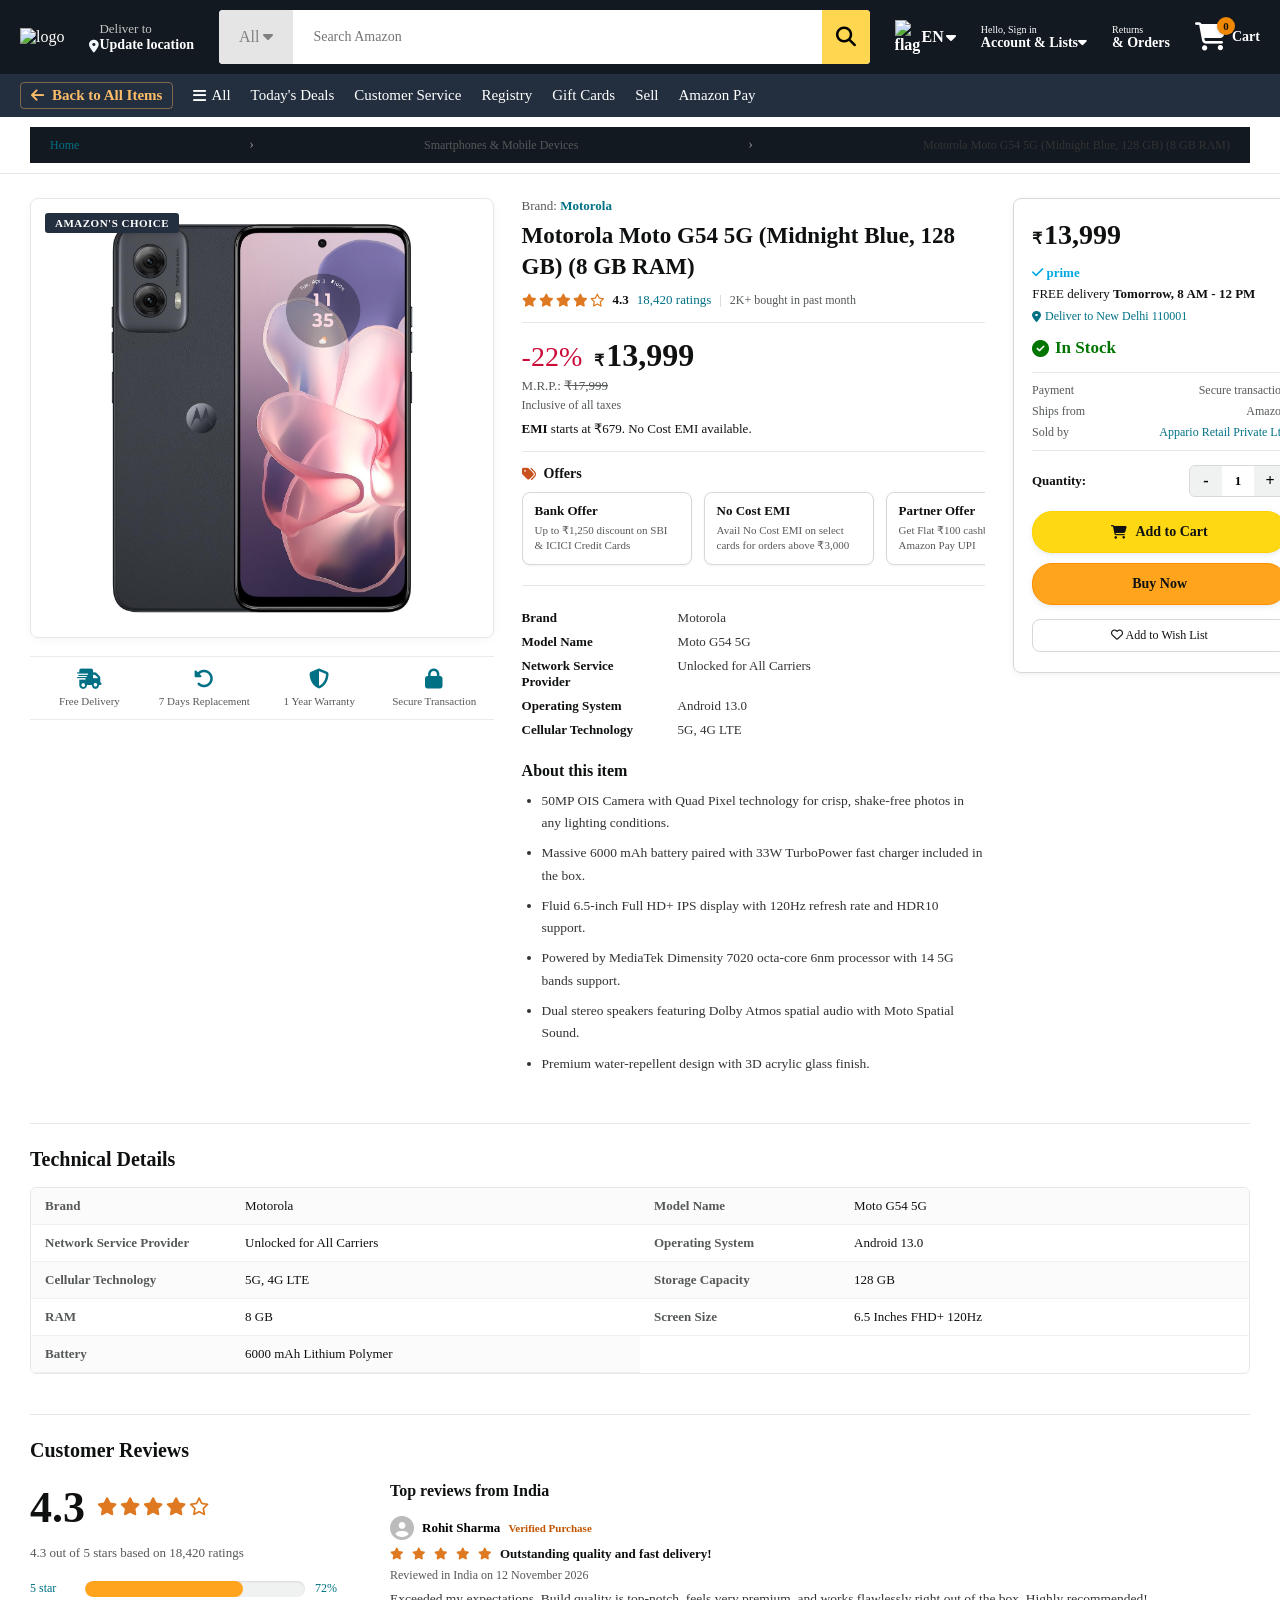
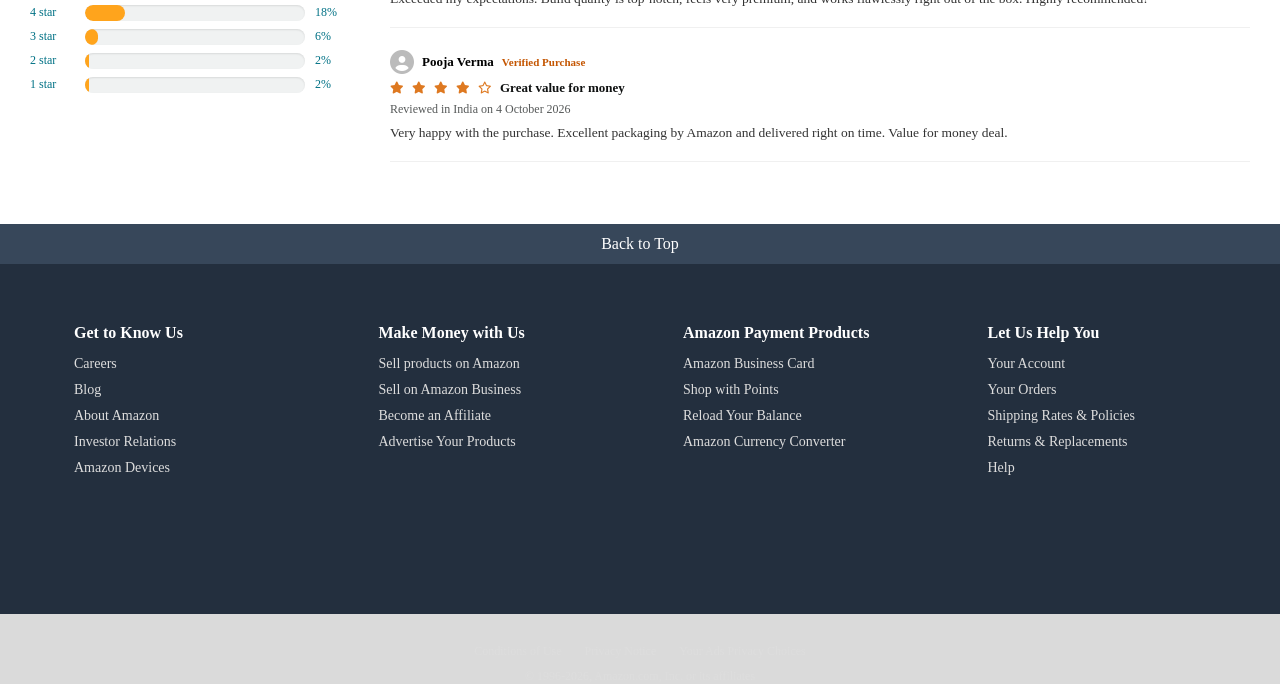
==== product-details.html @ 621193bb "Add Product details Page" ====
<!DOCTYPE html>
<html lang="en">
<head>
  <meta charset="UTF-8" />
  <meta name="viewport" content="width=device-width, initial-scale=1.0" />
  <title>Product Details - Amazon</title>
  <link rel="stylesheet" href="clone.css" />
  <link rel="stylesheet" href="product-details.css" />
  <link
    rel="stylesheet"
    href="https://cdnjs.cloudflare.com/ajax/libs/font-awesome/6.5.0/css/all.min.css"
  />
</head>
<body>
  <!-- Navigation Bar -->
  <nav>
    <a href="clone.html" title="Amazon Home">
      <img
        src="https://www.shutterstock.com/image-vector/amazon-logo-editorial-icon-isolated-600nw-2333488123.jpg"
        style="height: auto"
        width="100"
        alt="logo"
      />
    </a>

    <div class="nav-location">
      <i class="fa-solid fa-location-dot" style="color: aliceblue"></i>
      <div>
        <p>Deliver to</p>
        <h1>Update location</h1>
      </div>
    </div>

    <div class="nav-search">
      <div class="nav-category">
        <p>All <i class="fa-solid fa-caret-down"></i></p>
      </div>
      <input
        type="text"
        class="input"
        placeholder="Search Amazon"
        autocomplete="off"
      />
      <i class="fa-solid fa-magnifying-glass nav-search-icon"></i>
    </div>

    <div class="nav-lang">
      <img
        src="https://encrypted-tbn0.gstatic.com/images?q=tbn:ANd9GcRT_YyCuo6I2MX671acpoIAsXUvdReaugX5Uw&s"
        width="25px"
        alt="flag"
      />
      <p>EN</p>
      <i class="fa-solid fa-caret-down"></i>
    </div>
    <div class="nav-text">
      <p>Hello, Sign in</p>
      <h1>Account & Lists<i class="fa-solid fa-caret-down" width="8px"></i></h1>
    </div>
    <div class="nav-text">
      <p>Returns</p>
      <h1>& Orders</h1>
    </div>
    <div class="nav-cart" id="nav-cart-btn" onclick="location.href='clone.html'">
      <div class="cart-icon-wrapper">
        <i class="fa-solid fa-cart-shopping"></i>
        <span class="cart-count" id="cart-count">0</span>
      </div>
      <p>Cart</p>
    </div>
  </nav>

  <!-- Sub Navigation Bar -->
  <div class="nav-bottom">
    <a href="clone.html" class="back-link">
      <i class="fa-solid fa-arrow-left"></i> Back to All Items
    </a>
    <div>
      <i class="fa-solid fa-bars" width="25px"></i>
      <p>All</p>
    </div>
    <p>Today's Deals</p>
    <p>Customer Service</p>
    <p>Registry</p>
    <p>Gift Cards</p>
    <p>Sell</p>
    <p>Amazon Pay</p>
  </div>

  <!-- Breadcrumbs -->
  <div class="breadcrumbs-container">
    <nav class="breadcrumbs" id="breadcrumbs">
      <a href="clone.html">Home</a>
      <span class="bc-sep">&rsaquo;</span>
      <span id="bc-cat">Electronics</span>
      <span class="bc-sep">&rsaquo;</span>
      <span id="bc-title" class="bc-current">Product Title</span>
    </nav>
  </div>

  <!-- Main Product Detail Page Container -->
  <main class="product-page-main">
    <div class="product-detail-grid">

      <!-- Column 1: Image Gallery -->
      <section class="gallery-column">
        <div class="sticky-gallery">
          <div class="main-image-wrap">
            <span class="detail-badge" id="detail-badge">Amazon's Choice</span>
            <img id="detail-image" src="" alt="Product image" />
          </div>

          <div class="gallery-perks">
            <div class="perk-box">
              <i class="fa-solid fa-truck-fast"></i>
              <span>Free Delivery</span>
            </div>
            <div class="perk-box">
              <i class="fa-solid fa-rotate-left"></i>
              <span>7 Days Replacement</span>
            </div>
            <div class="perk-box">
              <i class="fa-solid fa-shield-halved"></i>
              <span>1 Year Warranty</span>
            </div>
            <div class="perk-box">
              <i class="fa-solid fa-lock"></i>
              <span>Secure Transaction</span>
            </div>
          </div>
        </div>
      </section>

      <!-- Column 2: Center Details -->
      <section class="center-details-column">
        <div class="brand-link" id="detail-brand-wrap">
          Brand: <a href="javascript:void(0)" id="detail-brand">Brand Name</a>
        </div>
        <h1 class="detail-title" id="detail-title">Product Name</h1>

        <div class="detail-rating-row">
          <div class="stars" id="detail-stars"></div>
          <span class="rating-val" id="detail-rating-val">4.5</span>
          <a href="#reviews-section" class="rating-count-link" id="detail-rating-count">1,200 ratings</a>
          <span class="pipe">|</span>
          <span class="bought-count" id="detail-bought">1K+ bought in past month</span>
        </div>

        <hr class="detail-hr" />

        <!-- Price Section -->
        <div class="detail-price-box">
          <div class="discount-wrap">
            <span class="discount-tag" id="detail-discount">-25%</span>
            <div class="price-wrap">
              <span class="currency">₹</span>
              <span class="price-num" id="detail-price">14,999</span>
            </div>
          </div>
          <div class="mrp-row">
            M.R.P.: <del id="detail-mrp">₹19,999</del>
          </div>
          <div class="tax-note">Inclusive of all taxes</div>
          <div class="emi-note"><strong>EMI</strong> starts at ₹679. No Cost EMI available.</div>
        </div>

        <hr class="detail-hr" />

        <!-- Special Offers Cards -->
        <div class="offers-section">
          <div class="offers-header">
            <i class="fa-solid fa-tags"></i>
            <span>Offers</span>
          </div>
          <div class="offers-cards-list" id="offers-list">
            <!-- Injected dynamically -->
          </div>
        </div>

        <hr class="detail-hr" />

        <!-- Quick Specs Table -->
        <div class="specs-preview-table" id="specs-preview">
          <!-- Injected dynamically -->
        </div>

        <!-- About this item -->
        <div class="about-item-section">
          <h3>About this item</h3>
          <ul class="features-list" id="detail-features">
            <!-- Injected dynamically -->
          </ul>
        </div>
      </section>

      <!-- Column 3: Buy Box / Checkout Box -->
      <aside class="buybox-column">
        <div class="buybox-card">
          <div class="buybox-price">
            <span class="currency">₹</span>
            <span class="price-num" id="buybox-price">14,999</span>
          </div>

          <div class="delivery-info">
            <a href="javascript:void(0)" class="prime-text"><i class="fa-solid fa-check"></i> prime</a>
            <p class="delivery-date">FREE delivery <strong id="buybox-delivery">Tomorrow, 8 AM - 12 PM</strong></p>
            <p class="location-pin"><i class="fa-solid fa-location-dot"></i> Deliver to New Delhi 110001</p>
          </div>

          <div class="stock-status in-stock" id="buybox-stock">
            <i class="fa-solid fa-circle-check"></i> In Stock
          </div>

          <div class="seller-meta">
            <div class="meta-row"><span>Payment</span> <span>Secure transaction</span></div>
            <div class="meta-row"><span>Ships from</span> <span>Amazon</span></div>
            <div class="meta-row"><span>Sold by</span> <span class="seller-name">Appario Retail Private Ltd</span></div>
          </div>

          <!-- Quantity Selection -->
          <div class="buybox-qty">
            <label for="buybox-qty-select">Quantity:</label>
            <div class="qty-stepper">
              <button type="button" class="stepper-btn" id="qty-minus-btn">-</button>
              <span id="qty-display">1</span>
              <button type="button" class="stepper-btn" id="qty-plus-btn">+</button>
            </div>
          </div>

          <!-- Action Buttons -->
          <div class="buybox-buttons">
            <button class="btn-add-cart" id="btn-add-cart">
              <i class="fa-solid fa-cart-shopping"></i> Add to Cart
            </button>
            <button class="btn-buy-now" id="btn-buy-now">
              Buy Now
            </button>
          </div>

          <div class="wishlist-btn">
            <button type="button" id="btn-wishlist">
              <i class="fa-regular fa-heart"></i> Add to Wish List
            </button>
          </div>

          <div id="cart-alert" class="cart-alert">
            <i class="fa-solid fa-circle-check"></i> Added <span id="alert-qty">1</span> item(s) to Cart!
          </div>
        </div>
      </aside>

    </div>

    <!-- Technical Details Section -->
    <section class="technical-details-section">
      <h2>Technical Details</h2>
      <div class="tech-specs-grid" id="tech-specs-table">
        <!-- Injected dynamically -->
      </div>
    </section>

    <!-- Customer Reviews Section -->
    <section class="reviews-section" id="reviews-section">
      <h2>Customer Reviews</h2>
      <div class="reviews-layout">
        <div class="reviews-summary-card">
          <div class="big-rating">
            <span class="rating-number" id="review-rating-num">4.5</span>
            <div class="stars" id="review-stars"></div>
          </div>
          <div class="ratings-subtext" id="review-ratings-sub">4.5 out of 5 stars based on 1,200 global ratings</div>

          <div class="rating-bars">
            <div class="bar-row">
              <span>5 star</span>
              <div class="progress-bar"><div class="fill" style="width: 72%"></div></div>
              <span>72%</span>
            </div>
            <div class="bar-row">
              <span>4 star</span>
              <div class="progress-bar"><div class="fill" style="width: 18%"></div></div>
              <span>18%</span>
            </div>
            <div class="bar-row">
              <span>3 star</span>
              <div class="progress-bar"><div class="fill" style="width: 6%"></div></div>
              <span>6%</span>
            </div>
            <div class="bar-row">
              <span>2 star</span>
              <div class="progress-bar"><div class="fill" style="width: 2%"></div></div>
              <span>2%</span>
            </div>
            <div class="bar-row">
              <span>1 star</span>
              <div class="progress-bar"><div class="fill" style="width: 2%"></div></div>
              <span>2%</span>
            </div>
          </div>
        </div>

        <div class="customer-reviews-feed">
          <h3>Top reviews from India</h3>
          <div class="review-item">
            <div class="reviewer">
              <i class="fa-solid fa-circle-user reviewer-icon"></i>
              <strong>Rohit Sharma</strong>
              <span class="verified">Verified Purchase</span>
            </div>
            <div class="review-stars-row">
              <i class="fa-solid fa-star"></i><i class="fa-solid fa-star"></i><i class="fa-solid fa-star"></i><i class="fa-solid fa-star"></i><i class="fa-solid fa-star"></i>
              <strong>Outstanding quality and fast delivery!</strong>
            </div>
            <div class="review-date">Reviewed in India on 12 November 2026</div>
            <p class="review-body">
              Exceeded my expectations. Build quality is top-notch, feels very premium, and works flawlessly right out of the box. Highly recommended!
            </p>
          </div>

          <div class="review-item">
            <div class="reviewer">
              <i class="fa-solid fa-circle-user reviewer-icon"></i>
              <strong>Pooja Verma</strong>
              <span class="verified">Verified Purchase</span>
            </div>
            <div class="review-stars-row">
              <i class="fa-solid fa-star"></i><i class="fa-solid fa-star"></i><i class="fa-solid fa-star"></i><i class="fa-solid fa-star"></i><i class="fa-regular fa-star"></i>
              <strong>Great value for money</strong>
            </div>
            <div class="review-date">Reviewed in India on 4 October 2026</div>
            <p class="review-body">
              Very happy with the purchase. Excellent packaging by Amazon and delivered right on time. Value for money deal.
            </p>
          </div>
        </div>
      </div>
    </section>
  </main>

  <!-- Footer -->
  <footer>
    <div class="bottom" onclick="window.scrollTo({top: 0, behavior: 'smooth'})">Back to Top</div>
    <div class="bottom-content">
      <div class="content">
        <div class="heading">Get to Know Us</div>
        <ul>
          <li>Careers</li>
          <li>Blog</li>
          <li>About Amazon</li>
          <li>Investor Relations</li>
          <li>Amazon Devices</li>
        </ul>
      </div>

      <div class="content">
        <div class="heading">Make Money with Us</div>
        <ul>
          <li>Sell products on Amazon</li>
          <li>Sell on Amazon Business</li>
          <li>Become an Affiliate</li>
          <li>Advertise Your Products</li>
        </ul>
      </div>

      <div class="content">
        <div class="heading">Amazon Payment Products</div>
        <ul>
          <li>Amazon Business Card</li>
          <li>Shop with Points</li>
          <li>Reload Your Balance</li>
          <li>Amazon Currency Converter</li>
        </ul>
      </div>

      <div class="content">
        <div class="heading">Let Us Help You</div>
        <ul>
          <li>Your Account</li>
          <li>Your Orders</li>
          <li>Shipping Rates & Policies</li>
          <li>Returns & Replacements</li>
          <li>Help</li>
        </ul>
      </div>
    </div>

    <div class="footer-copyright">
      <a href="#">Conditions of Use</a>
      <a href="#">Privacy Notice</a>
      <a href="#">Your Ads Privacy Choices</a>
      <p>© 1996-2026, Amazon.com, Inc. or its affiliates</p>
    </div>
  </footer>

  <!-- Scripts -->
  <script src="products-data.js"></script>
  <script src="product-details.js"></script>
</body>
</html>
---- clone.css ----
* {
  padding: 0;
  margin: 0;
  box-sizing: border-box;
  font-family: "poppins";
}

body {
  background: #dadada;
}

a {
  text-decoration: none;
  color: inherit;
}

nav {
  display: flex;
  align-items: center;
  justify-content: space-between;
  background: #131921;
  padding: 10px 20px;
  color: white;
  flex-wrap: wrap;
  gap: 10px;
}

.nav-location {
  display: flex;
  align-items: flex-end;
  margin-left: 15px;
  font-size: 13px;
  color: #c4c4c4;
}

.nav-location h1 {
  color: white;
  font-size: 14px;
}

.nav-search {
  flex: 1;
  display: flex;
  align-items: stretch;
  background: white;
  color: grey;
  max-width: 1000px;
  border-radius: 4px;
  margin-left: 15px;
  min-width: 180px;
}

.nav-category {
  display: flex;
  align-items: center;
  padding: 10px 20px;
  gap: 5px;
  background: #e5e5e5;
  border-radius: 4px 0 0 4px;
  cursor: pointer;
  white-space: nowrap;
}

.nav-category:hover {
  background: #d0d0d0;
}

.input {
  border: none;
  outline: none;
  padding-left: 20px;
  width: 100%;
  font-size: 14px;
}

.nav-search-icon {
  padding: 17px 14px;
  background: #ffd64f;
  border-radius: 0 4px 4px 0;
  cursor: pointer;
  font-size: 20px;
  color: #000;
  display: flex;
  align-items: center;
}

.nav-search-icon:hover {
  background: #f3a847;
}

.nav-lang {
  display: flex;
  align-items: center;
  gap: 2px;
  font-weight: 600;
  margin-left: 15px;
}

.nav-text {
  margin-left: 15px;
}

.nav-text p {
  font-size: 10px;
}

.nav-text h1 {
  font-size: 14px;
}

.nav-cart {
  display: flex;
  align-items: center;
  gap: 5px;
  margin-left: 15px;
  cursor: pointer;
  font-size: 14px;
  font-weight: 600;
}

.cart-icon-wrapper {
  position: relative;
}

.cart-icon-wrapper i {
  font-size: 28px;
}

.nav-cart:hover {
  outline: 1px solid white;
  border-radius: 2px;
}

.nav-bottom {
  display: flex;
  align-items: center;
  gap: 20px;
  padding: 8px 20px;
  background: #232f3e;
  color: white;
  font-size: 15px;
  overflow-x: auto;
  white-space: nowrap;
}

.nav-bottom::-webkit-scrollbar {
  display: none;
}

.nav-bottom div {
  display: flex;
  align-items: center;
  gap: 5px;
  font-weight: 500;
}

.header-slider {
  position: relative;
  overflow: hidden;
}

.header-slider ul {
  display: flex;
  overflow-y: hidden;
  overflow-x: hidden;
}

.header-image {
  max-width: 100%;
  width: 100%;
  height: 600px;
  object-fit: cover;
  mask-image: linear-gradient(to bottom, #000000 70%, transparent 100%);
}

.header-slider a {
  position: absolute;
  top: 20%;
  z-index: 1;
  padding: 5vh 1vw;
  background: #ffffff4f;
  color: #0000007b;
  text-decoration: none;
  font-weight: 600;
  font-size: 18px;
  cursor: pointer;
}

.control-next {
  right: 0;
}

.msg-banner {
  background-color: #f5f6f6;
  color: #0f1111;
  font-size: 16px;
  text-align: center;
  padding: 12px;
  margin: 0 30px 20px 30px;
  position: relative;
  z-index: 10;
  margin-top: -25vw;
}

.msg-banner p a {
  color: #007185;
  text-decoration: none;
}

.msg-banner p a:hover {
  text-decoration: underline;
}

.box-row {
  display: flex;
  flex-wrap: wrap;
  row-gap: 20px;
  justify-content: space-between;
  gap: 12px;
  margin: 20px 30px;
}

.cart-count {
  position: absolute;
  top: -6px;
  right: -8px;
  background-color: #f08804;
  color: #111;
  font-weight: 700;
  font-size: 11px;
  border-radius: 12px;
  min-width: 18px;
  height: 18px;
  display: flex;
  align-items: center;
  justify-content: center;
  padding: 0 4px;
  box-shadow: 0 1px 3px rgba(0, 0, 0, 0.2);
}

.box-column {
  display: flex;
  flex-direction: column;
  gap: 6px;
  padding: 15px 20px;
  background: white;
  flex: 1 1 22%;
  min-height: 200px;
  z-index: 1;
  cursor: pointer;
  border-radius: 4px;
  transition: transform 0.2s ease, box-shadow 0.2s ease;
}

.box-column:hover {
  transform: translateY(-3px);
  box-shadow: 0 6px 18px rgba(0, 0, 0, 0.12);
}

.box-column a {
  font-size: 13px;
  color: #009999;
  font-weight: 500;
  transition: color 0.15s ease;
}

.box-column:hover a,
.box-column a:hover {
  color: #c7511f;
  text-decoration: underline;
}

.header-box {
  margin-top: 0;
}

.box-column img {
  width: 100%;
  height: 180px;
  object-fit: contain;
  object-position: top;
}

.product-slider {
  background: white;
  margin: 0 30px;
  padding: 20px;
  margin-bottom: 15px;
}

.product-slider .products {
  display: flex;
  overflow-x: auto;
  gap: 20px;
  margin-top: 10px;
  scroll-behavior: smooth;
}

.product-slider .products img {
  max-width: 281.9px;
  max-height: 200px;
  flex-shrink: 0;
  cursor: pointer;
  transition: transform 0.2s ease, filter 0.2s ease;
}

.product-slider .products img:hover {
  transform: scale(1.04);
  filter: brightness(1.03);
}

.product-slider .products::-webkit-scrollbar {
  display: none;
}

.small-content {
  display: flex;
  justify-content: center;
  align-items: center;
  flex-direction: column;
  margin-top: 10px;
  margin-bottom: 10px;
  padding: 0 20px;
  text-align: center;
}

.small-content .btn {
  height: 40px;
  width: 120px;
  background-color: yellow;
  border: none;
  border-radius: 10px;
  font-size: 14px;
  font-weight: 600;
  color: #111;
  cursor: pointer;
  margin-top: 5px;
}

.small-content h2 {
  font-size: 24px;
  font-weight: 700;
  padding: 0px 0px 4px;
}

.small-content p {
  margin: 6px;
}

.small-content p a {
  color: rgb(33, 98, 161);
}

.small-content a:hover {
  text-decoration: underline;
}

.bottom {
  height: 40px;
  background-color: rgb(55, 71, 90);
  display: flex;
  justify-content: center;
  align-items: center;
  color: white;
  cursor: pointer;
}

.bottom-content {
  background-color: #232f3e;
  min-height: 350px;
  display: flex;
  flex-wrap: wrap;
  justify-content: center;
  gap: 5%;
  align-items: flex-start;
  color: white;
  padding: 40px 60px;
}

.content {
  margin: 20px 14px;
  flex: 1 1 150px;
}

.heading {
  font-size: 16px;
  font-weight: 700;
  margin-bottom: 14px;
}

.content ul li {
  list-style: none;
  margin-bottom: 10px;
  font-size: 14px;
  color: #ddd;
}

.content ul li:hover {
  text-decoration: underline;
  cursor: pointer;
}

.footer-bottom {
  background-color: #131a22;
  padding: 40px 15%;
  display: grid;
  grid-template-columns: repeat(7, 1fr);
  gap: 20px 10px;
  color: white;
}

.footer-link-item {
  font-size: 11px;
}

.footer-link-item a {
  color: #ddd;
  font-weight: 600;
  display: block;
}

.footer-link-item p a {
  color: #999;
  font-weight: 400;
  margin-top: 2px;
}

.footer-link-item a:hover {
  text-decoration: underline;
}

.footer-copyright {
  grid-column: 1 / -1;
  text-align: center;
  font-size: 12px;
  margin-top: 30px;
  color: #ddd;
}

.footer-copyright a {
  margin: 0 10px;
  color: #ddd;
  display: inline-block;
  margin-bottom: 5px;
}

.footer-copyright a:hover {
  text-decoration: underline;
}

.footer-copyright p {
  margin-top: 5px;
}

@media (max-width: 1024px) {
  .footer-bottom {
    grid-template-columns: repeat(4, 1fr);
    padding: 40px 8%;
  }

  .msg-banner {
    margin-top: -20vw;
  }

  .header-box {
    margin-top: 0;
  }

  .box-column {
    flex: 1 1 44%;
  }

  .header-image {
    height: 400px;
  }
}

@media (max-width: 768px) {
  nav {
    padding: 10px 14px;
    gap: 8px;
  }

  nav > a img {
    width: 80px;
  }

  .nav-location,
  .nav-lang {
    display: none;
  }

  .nav-search {
    order: 3;
    flex: 1 1 100%;
    margin-left: 0;
    max-width: 100%;
  }

  .nav-text {
    margin-left: 10px;
  }

  .nav-text p {
    display: none;
  }

  .nav-text h1 {
    font-size: 13px;
  }

  .nav-cart {
    margin-left: 10px;
  }

  .header-slider a {
    padding: 3vh 2vw;
    font-size: 14px;
  }

  .header-image {
    height: 300px;
  }

  .msg-banner {
    margin: 0 14px 15px 14px;
    margin-top: 0;
    font-size: 13px;
  }

  .header-box {
    margin-top: 0;
  }

  .box-row {
    margin: 12px 14px;
  }

  .box-column {
    flex: 1 1 44%;
  }

  .product-slider {
    margin: 0 14px 15px;
  }

  .product-slider .products img {
    max-width: 180px;
    max-height: 160px;
  }

  .small-content h2 {
    font-size: 18px;
  }

  .bottom-content {
    padding: 30px 20px;
    gap: 0;
  }

  .footer-bottom {
    grid-template-columns: repeat(3, 1fr);
    padding: 30px 6%;
  }
}

@media (max-width: 480px) {
  nav {
    padding: 8px 10px;
  }

  nav > a img {
    width: 70px;
  }

  .nav-category {
    padding: 10px 10px;
    font-size: 12px;
  }

  .nav-text {
    display: none;
  }

  .cart-icon-wrapper i {
    font-size: 22px;
  }

  .nav-bottom {
    font-size: 13px;
    gap: 14px;
    padding: 7px 14px;
  }

  .header-slider a {
    padding: 2vh 2vw;
    font-size: 12px;
  }

  .header-image {
    height: 200px;

    .msg-banner {
      margin: 0 10px 12px 10px;
      font-size: 12px;
      padding: 10px;
    }

    .box-row {
      margin: 10px 10px;
      gap: 8px;
    }

    .box-column {
      flex: 1 1 44%;
      padding: 10px 12px;
      min-height: 160px;
    }

    .box-column img {
      height: 120px;
    }

    .box-column h3 {
      font-size: 14px;
    }

    .product-slider {
      margin: 0 10px 12px;
      padding: 14px;
    }

    .product-slider h2 {
      font-size: 15px;
    }

    .product-slider .products img {
      max-width: 140px;
      max-height: 130px;
    }

    .small-content h2 {
      font-size: 16px;
    }

    .bottom-content {
      padding: 24px 14px;
      flex-direction: column;
    }

    .content {
      margin: 10px 0;
    }

    .footer-bottom {
      grid-template-columns: repeat(2, 1fr);
      padding: 24px 5%;
      gap: 16px 8px;
    }

    .footer-copyright {
      font-size: 11px;
    }

    .footer-copyright a {
      margin: 0 5px;
    }
  }
}

/* ================= Product Details Modal ================= */
.modal-overlay {
  position: fixed;
  inset: 0;
  background: rgba(0, 0, 0, 0.65);
  backdrop-filter: blur(4px);
  -webkit-backdrop-filter: blur(4px);
  z-index: 10000;
  display: flex;
  align-items: center;
  justify-content: center;
  padding: 20px;
  opacity: 0;
  visibility: hidden;
  transition: opacity 0.25s ease, visibility 0.25s ease;
}

.modal-overlay.active {
  opacity: 1;
  visibility: visible;
}

.modal-container {
  background: #ffffff;
  width: 100%;
  max-width: 880px;
  max-height: 90vh;
  border-radius: 12px;
  box-shadow: 0 20px 50px rgba(0, 0, 0, 0.35);
  position: relative;
  overflow-y: auto;
  padding: 28px 32px;
  transform: scale(0.92);
  transition: transform 0.25s cubic-bezier(0.16, 1, 0.3, 1);
}

.modal-overlay.active .modal-container {
  transform: scale(1);
}

.modal-close {
  position: absolute;
  top: 14px;
  right: 18px;
  background: transparent;
  border: none;
  font-size: 32px;
  line-height: 1;
  color: #555;
  cursor: pointer;
  width: 38px;
  height: 38px;
  border-radius: 50%;
  display: flex;
  align-items: center;
  justify-content: center;
  transition: all 0.2s ease;
  z-index: 5;
}

.modal-close:hover {
  background: #f0f2f2;
  color: #111;
  transform: rotate(90deg);
}

.modal-body {
  display: grid;
  grid-template-columns: 1fr 1.3fr;
  gap: 32px;
  align-items: start;
}

/* Left Column */
.modal-image-col {
  display: flex;
  flex-direction: column;
  align-items: center;
}

.modal-badge-wrapper {
  width: 100%;
  margin-bottom: 8px;
}

.modal-badge {
  font-size: 11px;
  font-weight: 700;
  padding: 4px 10px;
  border-radius: 3px;
  text-transform: uppercase;
  letter-spacing: 0.5px;
  display: inline-block;
  background: #232f3e;
  color: #fff;
}

.modal-badge.best-seller {
  background: #e67a00;
  color: #fff;
}

.modal-badge.deal {
  background: #cc0c39;
  color: #fff;
}

.modal-img-container {
  width: 100%;
  height: 320px;
  display: flex;
  align-items: center;
  justify-content: center;
  background: #fcfcfc;
  border: 1px solid #ebebeb;
  border-radius: 8px;
  padding: 16px;
  overflow: hidden;
}

.modal-img-container img {
  max-width: 100%;
  max-height: 100%;
  object-fit: contain;
  transition: transform 0.3s ease;
}

.modal-img-container img:hover {
  transform: scale(1.08);
}

.modal-perks {
  display: flex;
  justify-content: space-between;
  width: 100%;
  margin-top: 16px;
  padding-top: 14px;
  border-top: 1px solid #e7e7e7;
  gap: 8px;
}

.perk-item {
  display: flex;
  flex-direction: column;
  align-items: center;
  text-align: center;
  font-size: 11px;
  color: #565959;
  gap: 4px;
  flex: 1;
}

.perk-item i {
  font-size: 18px;
  color: #007185;
}

/* Right Column */
.modal-info-col {
  display: flex;
  flex-direction: column;
}

.modal-category {
  font-size: 12px;
  font-weight: 600;
  color: #007185;
  text-transform: uppercase;
  letter-spacing: 0.6px;
  margin-bottom: 4px;
}

.modal-title {
  font-size: 20px;
  font-weight: 600;
  line-height: 1.35;
  color: #0f1111;
  margin-bottom: 8px;
}

.modal-rating {
  display: flex;
  align-items: center;
  gap: 8px;
  font-size: 13px;
  margin-bottom: 12px;
}

.modal-rating .stars {
  color: #de7921;
  display: flex;
  gap: 2px;
  font-size: 14px;
}

.rating-text {
  font-weight: 600;
  color: #0f1111;
}

.rating-count {
  color: #007185;
  cursor: pointer;
}

.rating-count:hover {
  color: #c7511f;
  text-decoration: underline;
}

.modal-divider {
  border: 0;
  border-top: 1px solid #e7e7e7;
  margin: 10px 0;
}

.modal-price-box {
  display: flex;
  align-items: baseline;
  gap: 12px;
  margin-top: 6px;
}

.discount-tag {
  color: #cc0c39;
  font-size: 24px;
  font-weight: 300;
}

.price-wrap {
  display: flex;
  align-items: baseline;
  color: #0f1111;
}

.price-wrap .currency {
  font-size: 15px;
  font-weight: 600;
  vertical-align: top;
  margin-right: 2px;
}

.price-wrap .price-main {
  font-size: 30px;
  font-weight: 700;
}

.mrp-wrap {
  font-size: 13px;
  color: #565959;
  display: flex;
  gap: 10px;
  margin-top: 2px;
}

.mrp-wrap del {
  color: #565959;
}

.tax-info {
  font-size: 12px;
  color: #565959;
}

.modal-stock {
  font-size: 14px;
  font-weight: 700;
  margin: 12px 0 10px;
  display: flex;
  align-items: center;
  gap: 6px;
}

.modal-stock.in-stock {
  color: #007600;
}

.modal-details-section h4 {
  font-size: 14px;
  font-weight: 700;
  color: #0f1111;
  margin-bottom: 8px;
}

.modal-features {
  list-style: disc;
  margin-left: 20px;
  font-size: 13px;
  color: #333;
  line-height: 1.6;
  margin-bottom: 16px;
}

.modal-features li {
  margin-bottom: 4px;
}

.modal-action-box {
  background: #fbfbfb;
  border: 1px solid #d5d9d9;
  border-radius: 8px;
  padding: 14px 16px;
  margin-top: 6px;
}

.qty-selector {
  display: flex;
  align-items: center;
  gap: 12px;
  margin-bottom: 12px;
  font-size: 14px;
  font-weight: 600;
  color: #0f1111;
}

.qty-controls {
  display: flex;
  align-items: center;
  background: #fff;
  border: 1px solid #d5d9d9;
  border-radius: 6px;
  overflow: hidden;
}

.qty-btn {
  width: 32px;
  height: 30px;
  background: #f0f2f2;
  border: none;
  font-size: 16px;
  font-weight: bold;
  cursor: pointer;
  transition: background 0.15s;
  display: flex;
  align-items: center;
  justify-content: center;
}

.qty-btn:hover {
  background: #e3e6e6;
}

#qty-val {
  min-width: 32px;
  text-align: center;
  font-size: 14px;
  font-weight: 600;
}

.modal-buttons {
  display: flex;
  gap: 10px;
}

.btn-add-to-cart {
  flex: 1;
  background: #ffd814;
  border: 1px solid #fcd200;
  border-radius: 20px;
  padding: 11px 16px;
  font-size: 14px;
  font-weight: 600;
  color: #0f1111;
  cursor: pointer;
  box-shadow: 0 2px 5px rgba(213, 217, 217, 0.5);
  display: flex;
  align-items: center;
  justify-content: center;
  gap: 8px;
  transition: all 0.2s ease;
}

.btn-add-to-cart:hover {
  background: #f7ca00;
  border-color: #f2c200;
}

.btn-add-to-cart:active {
  transform: scale(0.98);
}

.btn-buy-now {
  flex: 1;
  background: #ffa41c;
  border: 1px solid #ff8f00;
  border-radius: 20px;
  padding: 11px 16px;
  font-size: 14px;
  font-weight: 600;
  color: #0f1111;
  cursor: pointer;
  box-shadow: 0 2px 5px rgba(213, 217, 217, 0.5);
  transition: all 0.2s ease;
}

.btn-buy-now:hover {
  background: #fa8900;
  border-color: #e37b00;
}

.btn-buy-now:active {
  transform: scale(0.98);
}

.cart-toast {
  display: none;
  align-items: center;
  gap: 8px;
  background: #007600;
  color: #fff;
  padding: 10px 14px;
  border-radius: 6px;
  font-size: 13px;
  font-weight: 600;
  margin-top: 10px;
  animation: slideUpToast 0.3s ease;
}

@keyframes slideUpToast {
  from {
    opacity: 0;
    transform: translateY(8px);
  }
  to {
    opacity: 1;
    transform: translateY(0);
  }
}

@media (max-width: 768px) {
  .modal-body {
    grid-template-columns: 1fr;
    gap: 20px;
  }
  .modal-container {
    padding: 20px 16px;
  }
  .modal-img-container {
    height: 240px;
  }
  .modal-title {
    font-size: 18px;
  }
  .price-wrap .price-main {
    font-size: 24px;
  }
  .discount-tag {
    font-size: 20px;
  }
  .modal-buttons {
    flex-direction: column;
  }
}
---- product-details.css ----
/* ================= Amazon Product Details Page Styles ================= */

/* Navigation adjustments */
.nav-bottom .back-link {
  display: flex;
  align-items: center;
  gap: 8px;
  color: #febd69;
  font-weight: 700;
  text-decoration: none;
  padding: 4px 10px;
  border: 1px solid rgba(254, 189, 105, 0.4);
  border-radius: 4px;
  transition: all 0.2s ease;
}

.nav-bottom .back-link:hover {
  background: rgba(254, 189, 105, 0.15);
  color: #ffffff;
  border-color: #febd69;
}

/* Breadcrumbs */
.breadcrumbs-container {
  background: #ffffff;
  padding: 10px 30px;
  border-bottom: 1px solid #e7e7e7;
  font-size: 12px;
}

.breadcrumbs {
  display: flex;
  align-items: center;
  gap: 8px;
  color: #565959;
  flex-wrap: wrap;
}

.breadcrumbs a {
  color: #007185;
  text-decoration: none;
}

.breadcrumbs a:hover {
  color: #c7511f;
  text-decoration: underline;
}

.bc-sep {
  color: #888;
  font-size: 14px;
}

.bc-current {
  color: #333;
  font-weight: 500;
  max-width: 400px;
  white-space: nowrap;
  overflow: hidden;
  text-overflow: ellipsis;
}

/* Main Layout */
.product-page-main {
  background: #ffffff;
  padding: 24px 30px 40px;
  min-height: 80vh;
}

.product-detail-grid {
  display: grid;
  grid-template-columns: 38% 38% 24%;
  gap: 28px;
  align-items: start;
}

/* Column 1: Gallery */
.gallery-column {
  position: relative;
}

.sticky-gallery {
  position: sticky;
  top: 20px;
}

.main-image-wrap {
  width: 100%;
  height: 440px;
  background: #ffffff;
  border: 1px solid #e7e7e7;
  border-radius: 8px;
  display: flex;
  align-items: center;
  justify-content: center;
  padding: 24px;
  position: relative;
  overflow: hidden;
  box-shadow: 0 2px 8px rgba(0, 0, 0, 0.04);
}

.main-image-wrap img {
  max-width: 100%;
  max-height: 100%;
  object-fit: contain;
  transition: transform 0.35s ease;
  cursor: zoom-in;
}

.main-image-wrap img:hover {
  transform: scale(1.15);
}

.detail-badge {
  position: absolute;
  top: 14px;
  left: 14px;
  font-size: 11px;
  font-weight: 700;
  padding: 4px 10px;
  border-radius: 3px;
  text-transform: uppercase;
  letter-spacing: 0.5px;
  background: #232f3e;
  color: #ffffff;
  z-index: 2;
}

.detail-badge.best-seller {
  background: #e67a00;
}

.detail-badge.deal {
  background: #cc0c39;
}

.gallery-perks {
  display: grid;
  grid-template-columns: repeat(4, 1fr);
  gap: 8px;
  margin-top: 18px;
  padding: 12px 6px;
  border-top: 1px solid #ebebeb;
  border-bottom: 1px solid #ebebeb;
}

.perk-box {
  display: flex;
  flex-direction: column;
  align-items: center;
  text-align: center;
  font-size: 11px;
  color: #565959;
  gap: 6px;
}

.perk-box i {
  font-size: 20px;
  color: #007185;
}

/* Column 2: Center Details */
.center-details-column {
  display: flex;
  flex-direction: column;
}

.brand-link {
  font-size: 13px;
  color: #565959;
  margin-bottom: 6px;
}

.brand-link a {
  color: #007185;
  font-weight: 600;
  text-decoration: none;
}

.brand-link a:hover {
  color: #c7511f;
  text-decoration: underline;
}

.detail-title {
  font-size: 23px;
  font-weight: 600;
  line-height: 1.35;
  color: #0f1111;
  margin-bottom: 10px;
}

.detail-rating-row {
  display: flex;
  align-items: center;
  gap: 8px;
  font-size: 13px;
  flex-wrap: wrap;
}

.detail-rating-row .stars {
  color: #de7921;
  display: flex;
  gap: 2px;
}

.rating-val {
  font-weight: 700;
  color: #0f1111;
}

.rating-count-link {
  color: #007185;
  text-decoration: none;
}

.rating-count-link:hover {
  color: #c7511f;
  text-decoration: underline;
}

.pipe {
  color: #ccc;
}

.bought-count {
  color: #565959;
  font-size: 12px;
}

.detail-hr {
  border: 0;
  border-top: 1px solid #e7e7e7;
  margin: 14px 0;
}

/* Price */
.detail-price-box {
  display: flex;
  flex-direction: column;
  gap: 4px;
}

.discount-wrap {
  display: flex;
  align-items: baseline;
  gap: 12px;
}

.discount-tag {
  color: #cc0c39;
  font-size: 28px;
  font-weight: 300;
}

.price-wrap {
  display: flex;
  align-items: baseline;
  color: #0f1111;
}

.price-wrap .currency {
  font-size: 16px;
  font-weight: 600;
  vertical-align: top;
  margin-right: 2px;
}

.price-wrap .price-num {
  font-size: 32px;
  font-weight: 700;
}

.mrp-row {
  font-size: 13px;
  color: #565959;
}

.mrp-row del {
  color: #565959;
}

.tax-note {
  font-size: 12px;
  color: #565959;
}

.emi-note {
  font-size: 13px;
  color: #0f1111;
  margin-top: 4px;
}

/* Offers Section */
.offers-section {
  display: flex;
  flex-direction: column;
  gap: 10px;
}

.offers-header {
  display: flex;
  align-items: center;
  gap: 8px;
  font-weight: 700;
  font-size: 14px;
  color: #0f1111;
}

.offers-header i {
  color: #c7511f;
}

.offers-cards-list {
  display: flex;
  gap: 12px;
  overflow-x: auto;
  padding-bottom: 6px;
}

.offer-card {
  min-width: 170px;
  flex: 1;
  border: 1px solid #d5d9d9;
  border-radius: 8px;
  padding: 10px 12px;
  box-shadow: 0 1px 3px rgba(0,0,0,0.05);
  background: #ffffff;
}

.offer-card h4 {
  font-size: 13px;
  font-weight: 700;
  color: #0f1111;
  margin-bottom: 4px;
}

.offer-card p {
  font-size: 11px;
  color: #565959;
  line-height: 1.4;
}

/* Specs Table */
.specs-preview-table {
  display: grid;
  grid-template-columns: 140px 1fr;
  gap: 8px 16px;
  font-size: 13px;
  margin: 10px 0;
}

.spec-key {
  font-weight: 700;
  color: #0f1111;
}

.spec-val {
  color: #333;
}

/* About this item */
.about-item-section {
  margin-top: 14px;
}

.about-item-section h3 {
  font-size: 16px;
  font-weight: 700;
  color: #0f1111;
  margin-bottom: 10px;
}

.features-list {
  list-style: disc;
  margin-left: 20px;
  font-size: 13.5px;
  color: #333333;
  line-height: 1.65;
}

.features-list li {
  margin-bottom: 8px;
}

/* Column 3: Buy Box */
.buybox-column {
  position: relative;
}

.buybox-card {
  border: 1px solid #d5d9d9;
  border-radius: 8px;
  padding: 20px 18px;
  background: #ffffff;
  box-shadow: 0 2px 6px rgba(0,0,0,0.06);
  display: flex;
  flex-direction: column;
  gap: 14px;
  position: sticky;
  top: 20px;
}

.buybox-price {
  display: flex;
  align-items: baseline;
  color: #0f1111;
}

.buybox-price .currency {
  font-size: 16px;
  font-weight: 600;
  margin-right: 2px;
}

.buybox-price .price-num {
  font-size: 28px;
  font-weight: 700;
}

.delivery-info .prime-text {
  color: #00a8e1;
  font-weight: 800;
  font-size: 13px;
  text-decoration: none;
  display: block;
  margin-bottom: 4px;
}

.delivery-info .delivery-date {
  font-size: 13px;
  color: #0f1111;
  line-height: 1.4;
}

.delivery-info .location-pin {
  font-size: 12px;
  color: #007185;
  margin-top: 6px;
  display: flex;
  align-items: center;
  gap: 4px;
}

.stock-status {
  font-size: 17px;
  font-weight: 700;
  display: flex;
  align-items: center;
  gap: 6px;
}

.stock-status.in-stock {
  color: #007600;
}

.seller-meta {
  display: flex;
  flex-direction: column;
  gap: 6px;
  font-size: 12px;
  color: #565959;
  border-top: 1px solid #e7e7e7;
  border-bottom: 1px solid #e7e7e7;
  padding: 10px 0;
}

.meta-row {
  display: flex;
  justify-content: space-between;
}

.meta-row .seller-name {
  color: #007185;
  font-weight: 500;
}

.buybox-qty {
  display: flex;
  align-items: center;
  justify-content: space-between;
}

.buybox-qty label {
  font-size: 13px;
  font-weight: 600;
  color: #0f1111;
}

.qty-stepper {
  display: flex;
  align-items: center;
  border: 1px solid #d5d9d9;
  border-radius: 6px;
  background: #f0f2f2;
  overflow: hidden;
}

.stepper-btn {
  width: 32px;
  height: 30px;
  background: #f0f2f2;
  border: none;
  font-size: 16px;
  font-weight: bold;
  cursor: pointer;
  transition: background 0.15s;
}

.stepper-btn:hover {
  background: #e3e6e6;
}

#qty-display {
  min-width: 32px;
  text-align: center;
  font-size: 13px;
  font-weight: 700;
  background: #fff;
  height: 30px;
  line-height: 30px;
}

.buybox-buttons {
  display: flex;
  flex-direction: column;
  gap: 10px;
}

.btn-add-cart {
  background: #ffd814;
  border: 1px solid #fcd200;
  border-radius: 20px;
  padding: 12px;
  font-size: 14px;
  font-weight: 600;
  color: #0f1111;
  cursor: pointer;
  box-shadow: 0 2px 5px rgba(213, 217, 217, 0.5);
  display: flex;
  align-items: center;
  justify-content: center;
  gap: 8px;
  transition: all 0.2s ease;
}

.btn-add-cart:hover {
  background: #f7ca00;
  border-color: #f2c200;
}

.btn-add-cart:active {
  transform: scale(0.98);
}

.btn-buy-now {
  background: #ffa41c;
  border: 1px solid #ff8f00;
  border-radius: 20px;
  padding: 12px;
  font-size: 14px;
  font-weight: 600;
  color: #0f1111;
  cursor: pointer;
  box-shadow: 0 2px 5px rgba(213, 217, 217, 0.5);
  transition: all 0.2s ease;
}

.btn-buy-now:hover {
  background: #fa8900;
  border-color: #e37b00;
}

.btn-buy-now:active {
  transform: scale(0.98);
}

.wishlist-btn button {
  width: 100%;
  background: #ffffff;
  border: 1px solid #d5d9d9;
  border-radius: 8px;
  padding: 8px 12px;
  font-size: 12px;
  font-weight: 500;
  cursor: pointer;
  color: #0f1111;
  transition: background 0.15s;
}

.wishlist-btn button:hover {
  background: #f7fafa;
  border-color: #a6acac;
}

.cart-alert {
  display: none;
  align-items: center;
  gap: 8px;
  background: #007600;
  color: #ffffff;
  padding: 10px 14px;
  border-radius: 6px;
  font-size: 13px;
  font-weight: 600;
  animation: fadeInAlert 0.3s ease;
}

@keyframes fadeInAlert {
  from { opacity: 0; transform: translateY(-4px); }
  to { opacity: 1; transform: translateY(0); }
}

/* Technical Details Section */
.technical-details-section {
  margin-top: 40px;
  padding-top: 24px;
  border-top: 1px solid #e7e7e7;
}

.technical-details-section h2 {
  font-size: 20px;
  font-weight: 700;
  color: #0f1111;
  margin-bottom: 16px;
}

.tech-specs-grid {
  display: grid;
  grid-template-columns: repeat(2, 1fr);
  gap: 0;
  border: 1px solid #e7e7e7;
  border-radius: 6px;
  overflow: hidden;
}

.tech-spec-row {
  display: grid;
  grid-template-columns: 200px 1fr;
  padding: 10px 14px;
  font-size: 13px;
  border-bottom: 1px solid #f0f0f0;
}

.tech-spec-row:nth-child(4n+1),
.tech-spec-row:nth-child(4n+2) {
  background: #fbfbfb;
}

.tech-spec-row .spec-name {
  font-weight: 600;
  color: #565959;
}

.tech-spec-row .spec-val {
  color: #0f1111;
}

/* Reviews Section */
.reviews-section {
  margin-top: 40px;
  padding-top: 24px;
  border-top: 1px solid #e7e7e7;
}

.reviews-section h2 {
  font-size: 20px;
  font-weight: 700;
  color: #0f1111;
  margin-bottom: 20px;
}

.reviews-layout {
  display: grid;
  grid-template-columns: 320px 1fr;
  gap: 40px;
}

.reviews-summary-card {
  display: flex;
  flex-direction: column;
  gap: 12px;
}

.big-rating {
  display: flex;
  align-items: center;
  gap: 12px;
}

.rating-number {
  font-size: 44px;
  font-weight: 700;
  color: #0f1111;
}

.big-rating .stars {
  color: #de7921;
  font-size: 18px;
  display: flex;
  gap: 3px;
}

.ratings-subtext {
  font-size: 13px;
  color: #565959;
}

.rating-bars {
  display: flex;
  flex-direction: column;
  gap: 8px;
  margin-top: 8px;
}

.bar-row {
  display: grid;
  grid-template-columns: 45px 1fr 35px;
  align-items: center;
  gap: 10px;
  font-size: 12px;
  color: #007185;
}

.progress-bar {
  height: 16px;
  background: #f0f2f2;
  border-radius: 8px;
  overflow: hidden;
  box-shadow: inset 0 1px 2px rgba(0,0,0,0.1);
}

.progress-bar .fill {
  height: 100%;
  background: #ffa41c;
  border-radius: 8px;
}

.customer-reviews-feed h3 {
  font-size: 16px;
  font-weight: 700;
  margin-bottom: 16px;
  color: #0f1111;
}

.review-item {
  display: flex;
  flex-direction: column;
  gap: 6px;
  margin-bottom: 22px;
  padding-bottom: 18px;
  border-bottom: 1px solid #f0f0f0;
}

.reviewer {
  display: flex;
  align-items: center;
  gap: 8px;
  font-size: 13px;
}

.reviewer-icon {
  font-size: 24px;
  color: #bbb;
}

.verified {
  font-size: 11px;
  color: #c45500;
  font-weight: 600;
}

.review-stars-row {
  display: flex;
  align-items: center;
  gap: 8px;
  font-size: 13px;
  color: #0f1111;
}

.review-stars-row i {
  color: #de7921;
  font-size: 12px;
}

.review-date {
  font-size: 12px;
  color: #565959;
}

.review-body {
  font-size: 13.5px;
  line-height: 1.5;
  color: #333;
}

/* Responsive Breakpoints */
@media (max-width: 1024px) {
  .product-detail-grid {
    grid-template-columns: 45% 55%;
  }
  .buybox-column {
    grid-column: span 2;
    margin-top: 20px;
  }
  .tech-specs-grid {
    grid-template-columns: 1fr;
  }
  .reviews-layout {
    grid-template-columns: 1fr;
  }
}

@media (max-width: 768px) {
  .product-page-main {
    padding: 16px 14px;
  }
  .product-detail-grid {
    grid-template-columns: 1fr;
    gap: 20px;
  }
  .buybox-column {
    grid-column: span 1;
  }
  .main-image-wrap {
    height: 300px;
  }
  .detail-title {
    font-size: 18px;
  }
  .discount-tag {
    font-size: 22px;
  }
  .price-wrap .price-num {
    font-size: 26px;
  }
  .gallery-perks {
    grid-template-columns: repeat(2, 1fr);
  }
}
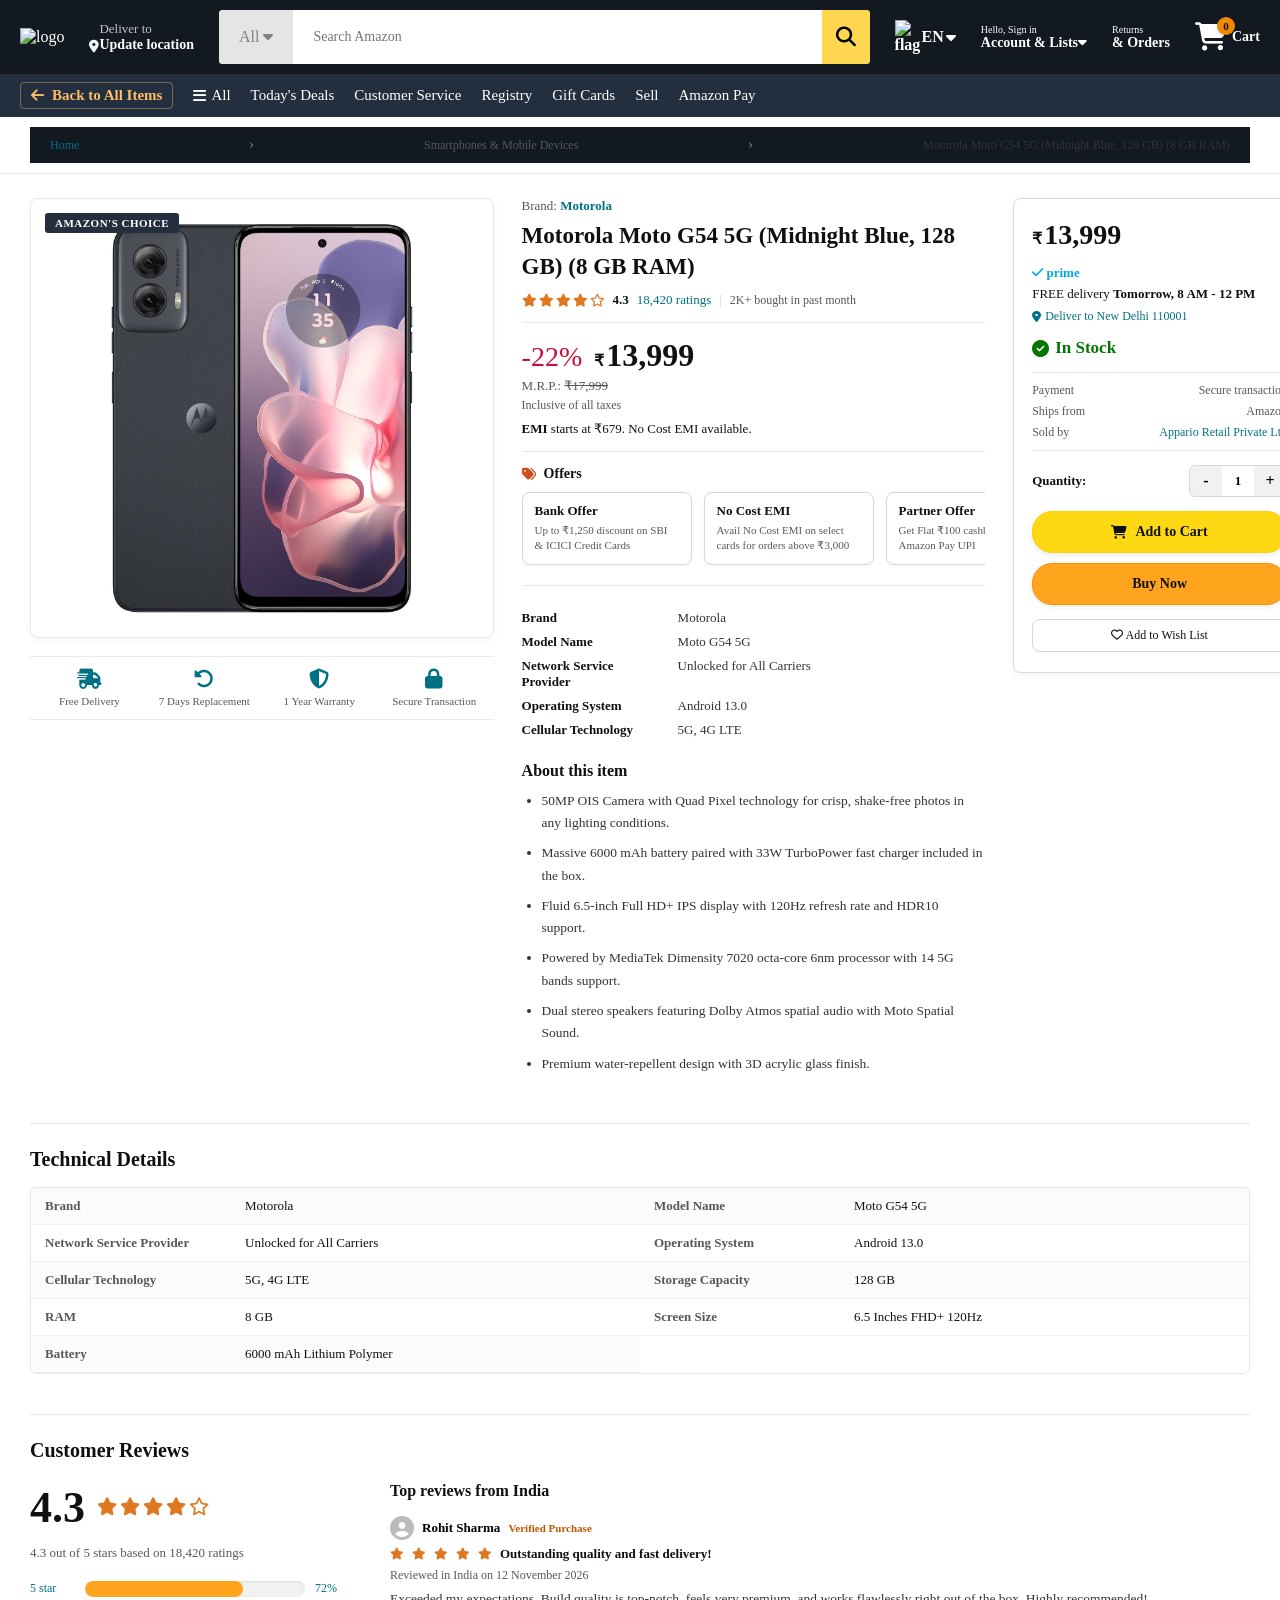
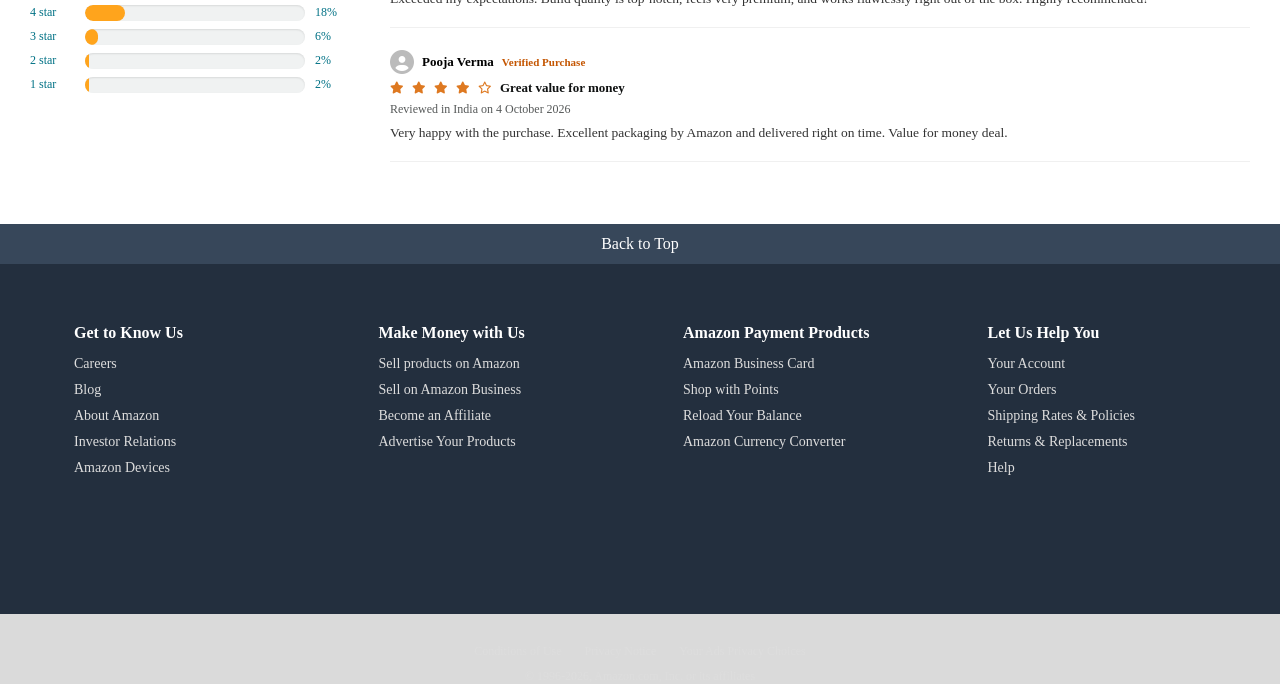
==== commit 352f9c9d: "add cart function" ====
--- a/product-details.html
+++ b/product-details.html
@@ -61,7 +61,7 @@
       <p>Returns</p>
       <h1>& Orders</h1>
     </div>
-    <div class="nav-cart" id="nav-cart-btn" onclick="location.href='clone.html'">
+    <div class="nav-cart" id="nav-cart-btn" onclick="location.href='cart.html'" title="View Shopping Cart">
       <div class="cart-icon-wrapper">
         <i class="fa-solid fa-cart-shopping"></i>
         <span class="cart-count" id="cart-count">0</span>
@@ -244,7 +244,10 @@
           </div>
 
           <div id="cart-alert" class="cart-alert">
-            <i class="fa-solid fa-circle-check"></i> Added <span id="alert-qty">1</span> item(s) to Cart!
+            <div class="alert-content">
+              <i class="fa-solid fa-circle-check"></i> Added <span id="alert-qty">1</span> item(s) to Cart!
+            </div>
+            <a href="cart.html" class="cart-alert-link">Go to Cart <i class="fa-solid fa-arrow-right"></i></a>
           </div>
         </div>
       </aside>
--- a/product-details.css
+++ b/product-details.css
@@ -595,7 +595,7 @@
 
 .cart-alert {
   display: none;
-  align-items: center;
+  flex-direction: column;
   gap: 8px;
   background: #007600;
   color: #ffffff;
@@ -604,6 +604,32 @@
   font-size: 13px;
   font-weight: 600;
   animation: fadeInAlert 0.3s ease;
+}
+
+.cart-alert .alert-content {
+  display: flex;
+  align-items: center;
+  gap: 8px;
+}
+
+.cart-alert-link {
+  display: inline-flex;
+  align-items: center;
+  justify-content: center;
+  gap: 6px;
+  background: #ffffff;
+  color: #0f1111;
+  text-decoration: none;
+  padding: 6px 12px;
+  border-radius: 4px;
+  font-size: 12px;
+  font-weight: 700;
+  transition: background 0.15s;
+}
+
+.cart-alert-link:hover {
+  background: #f7fafa;
+  color: #c7511f;
 }
 
 @keyframes fadeInAlert {
